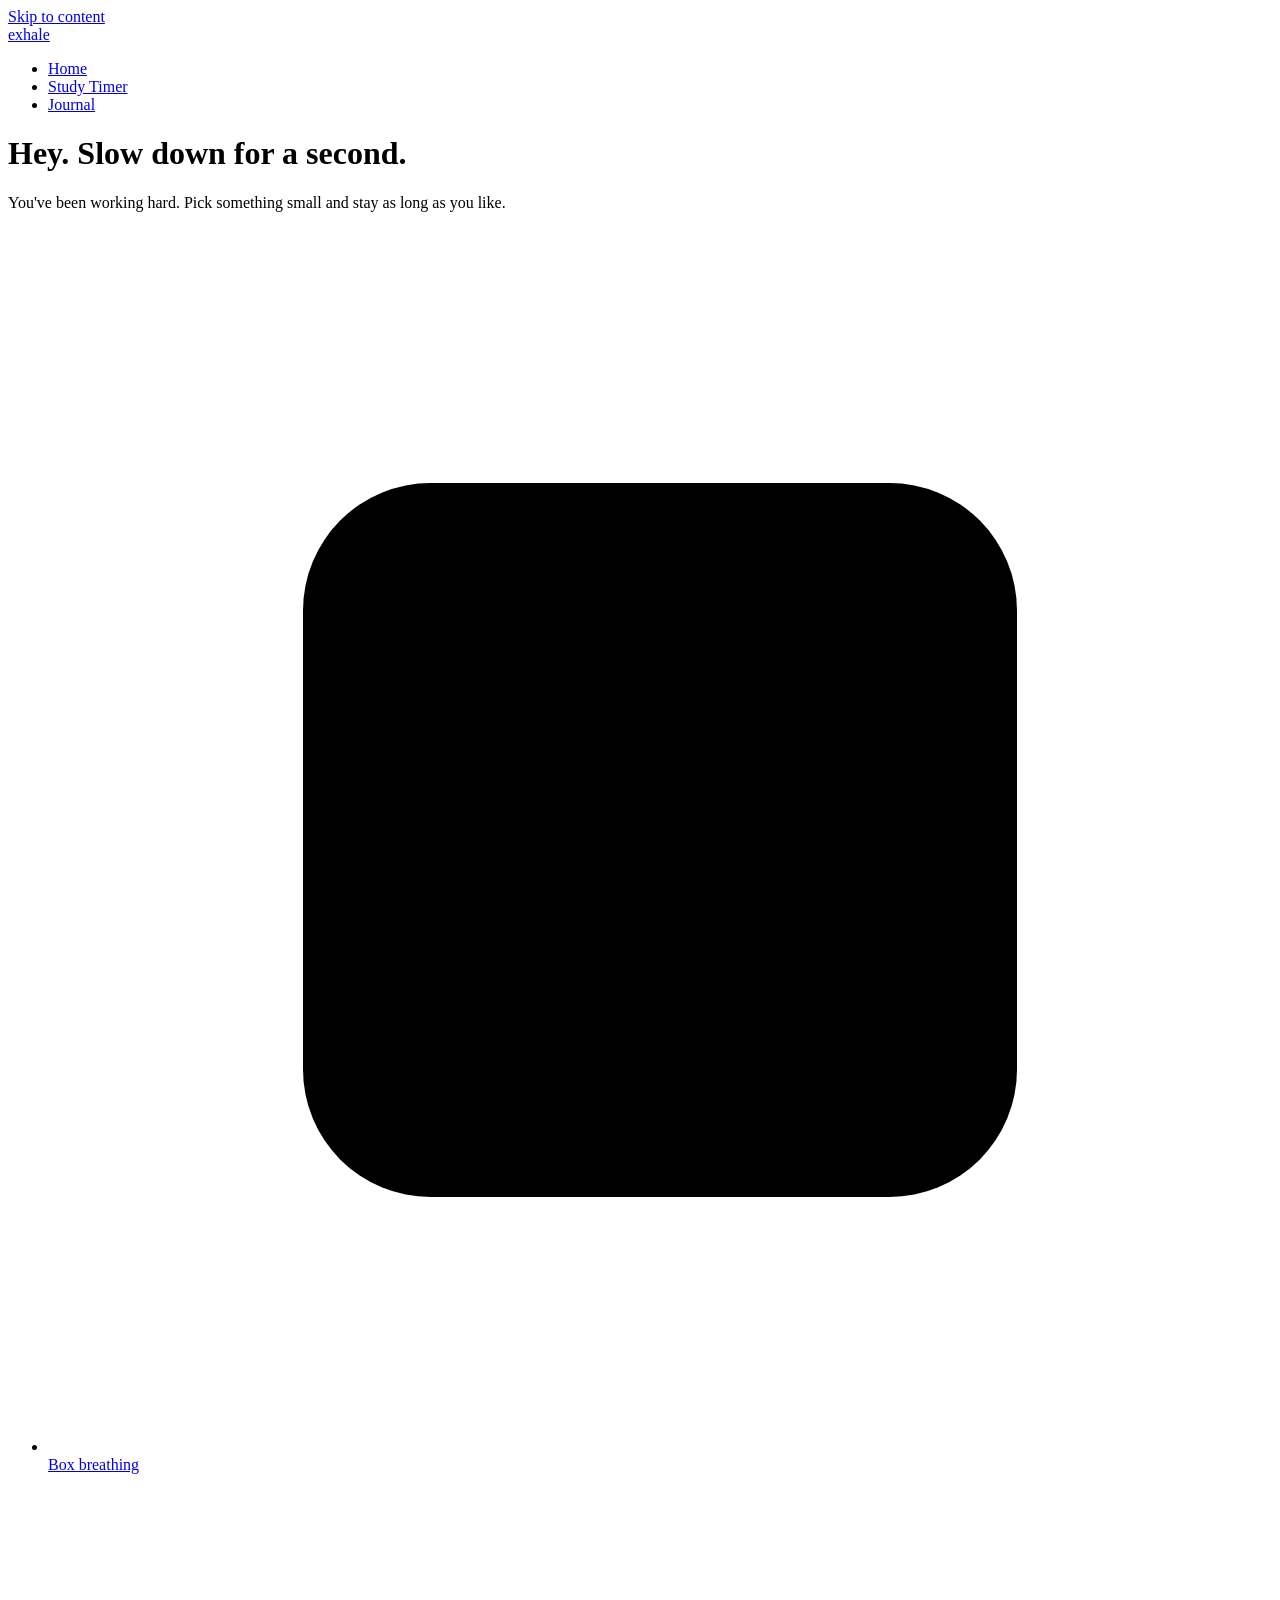
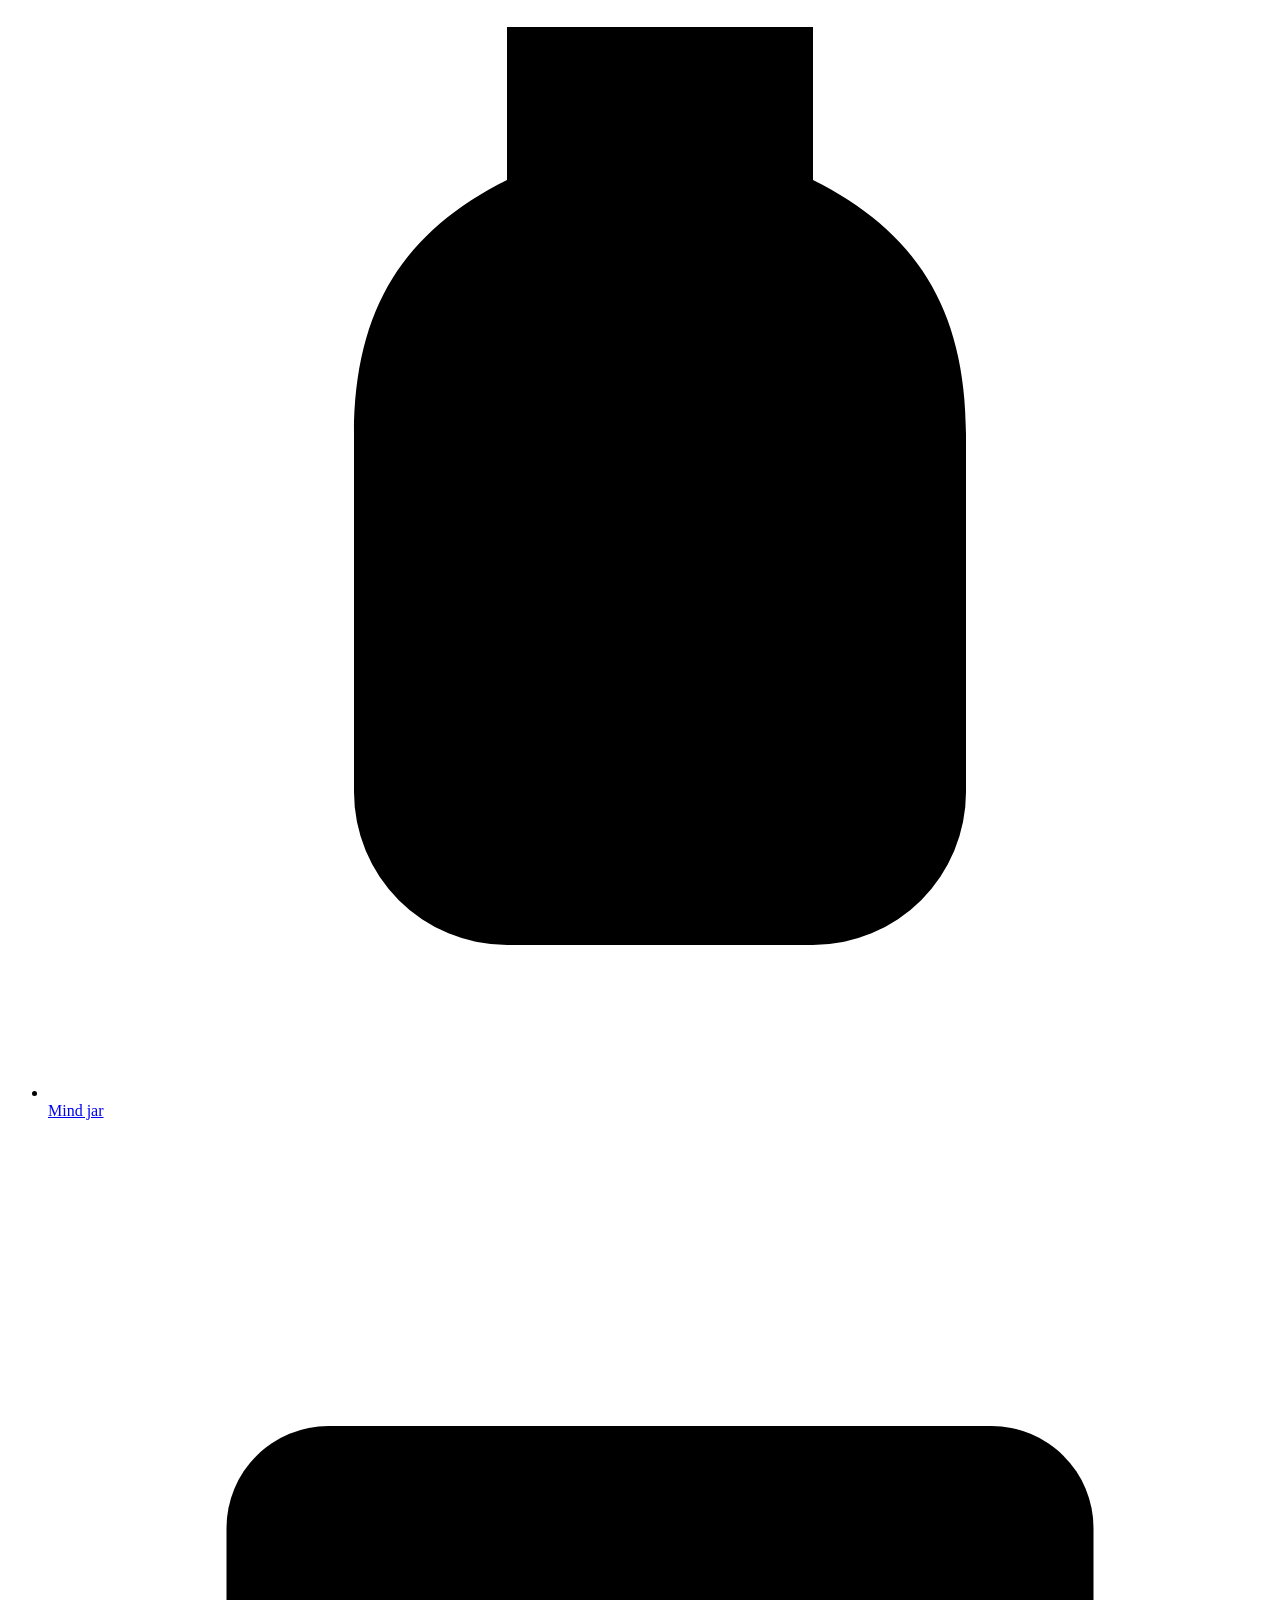
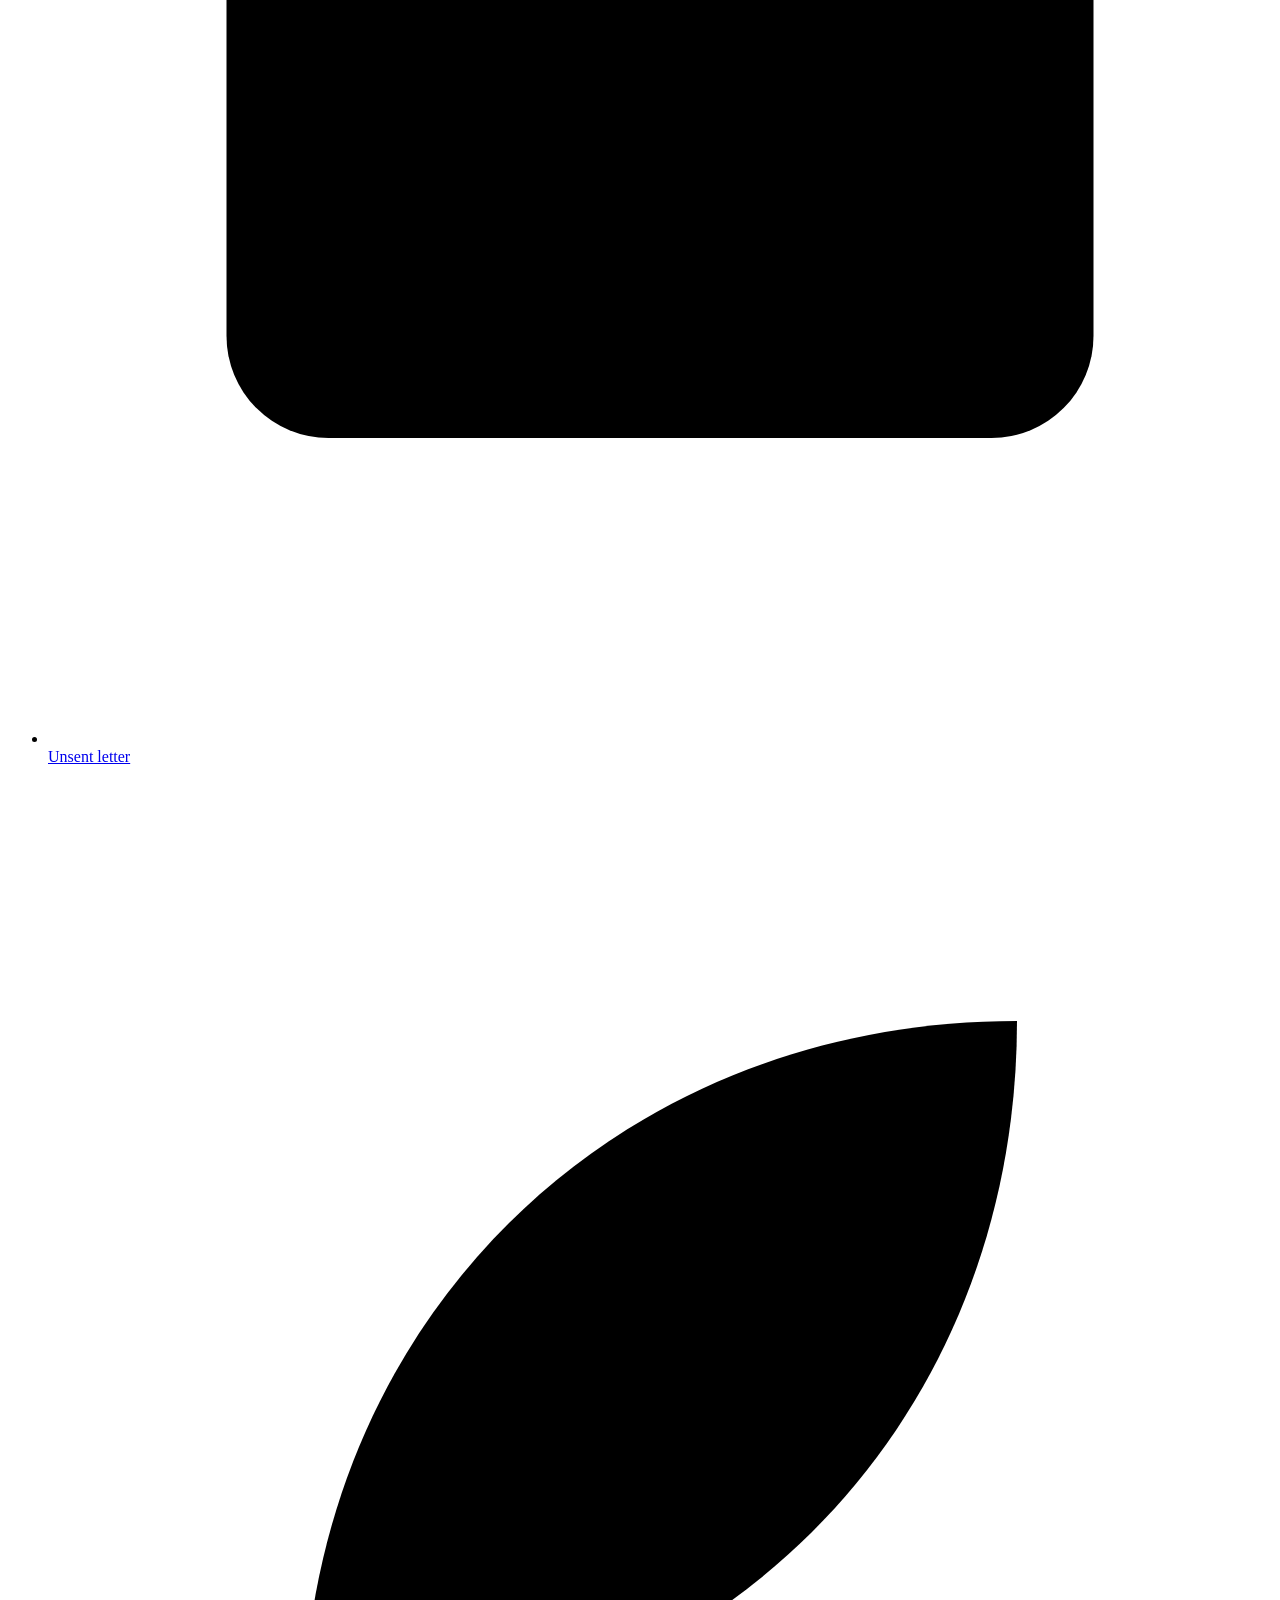
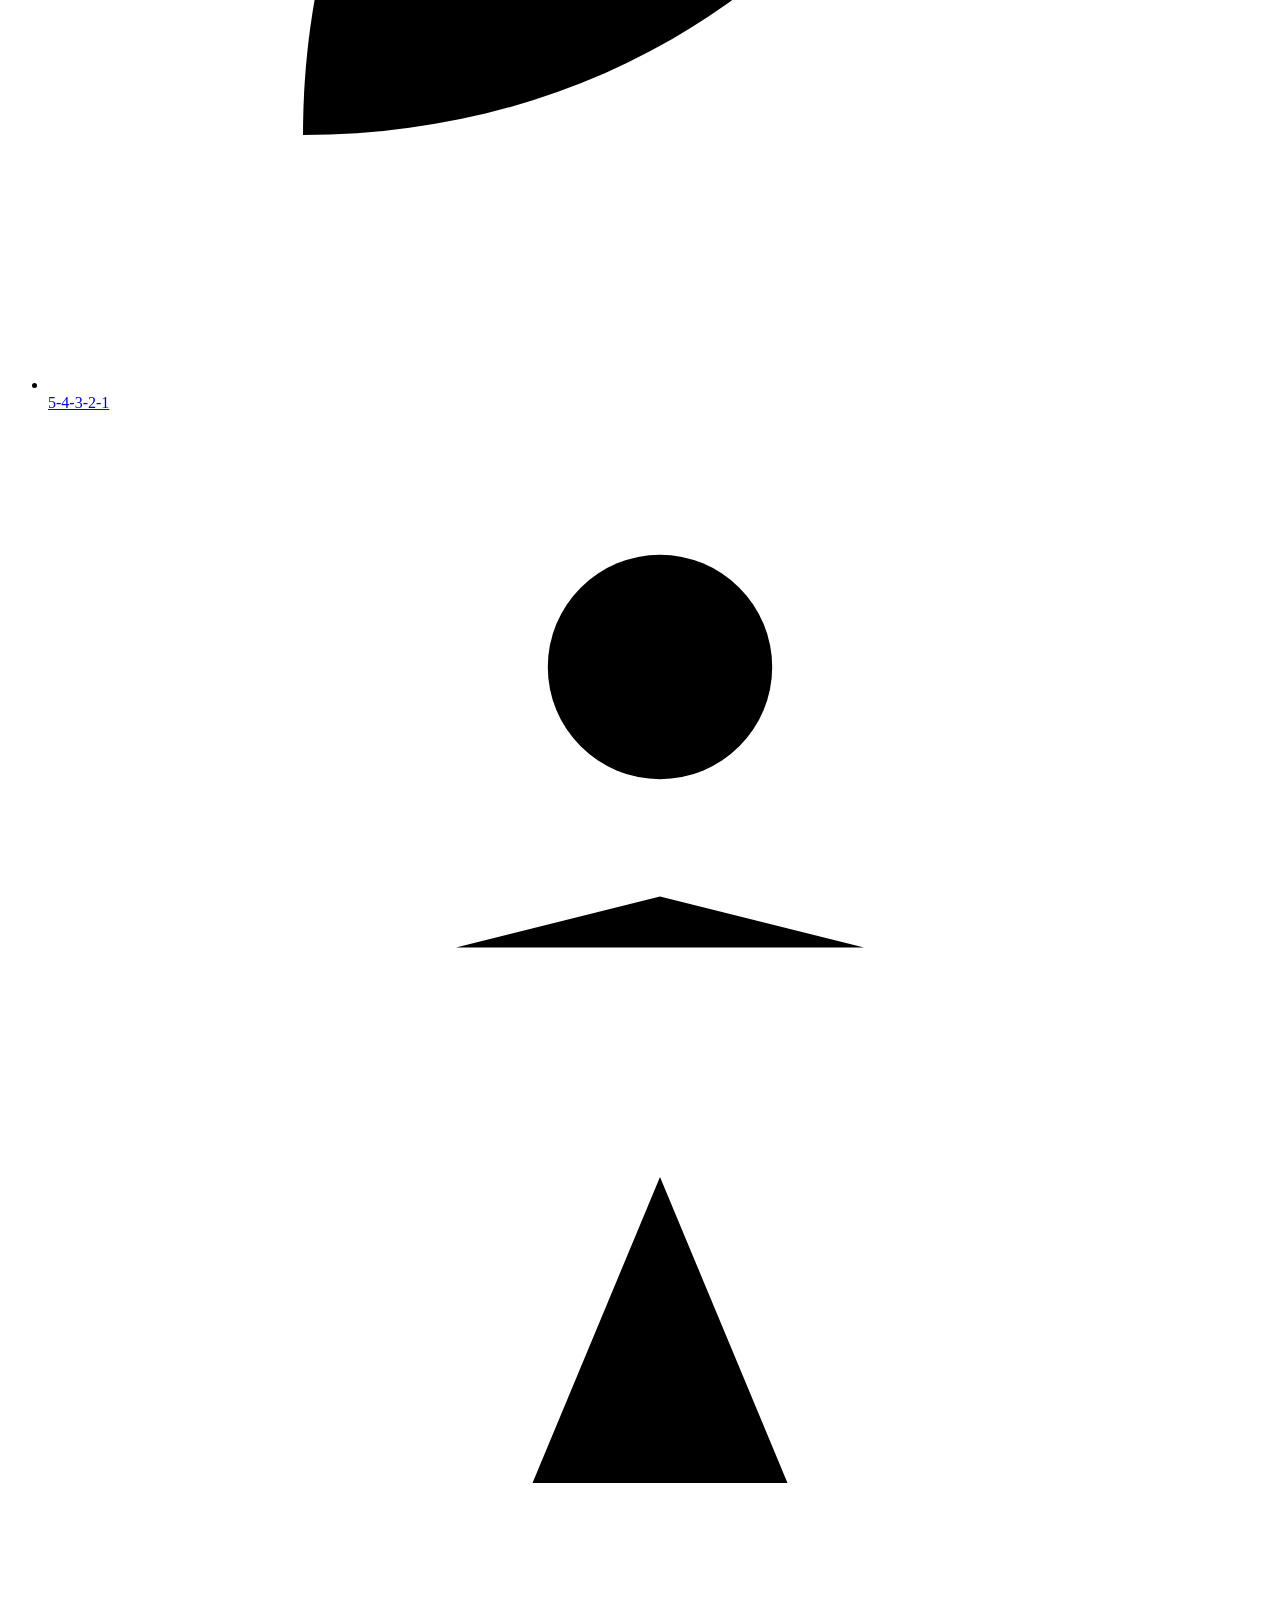
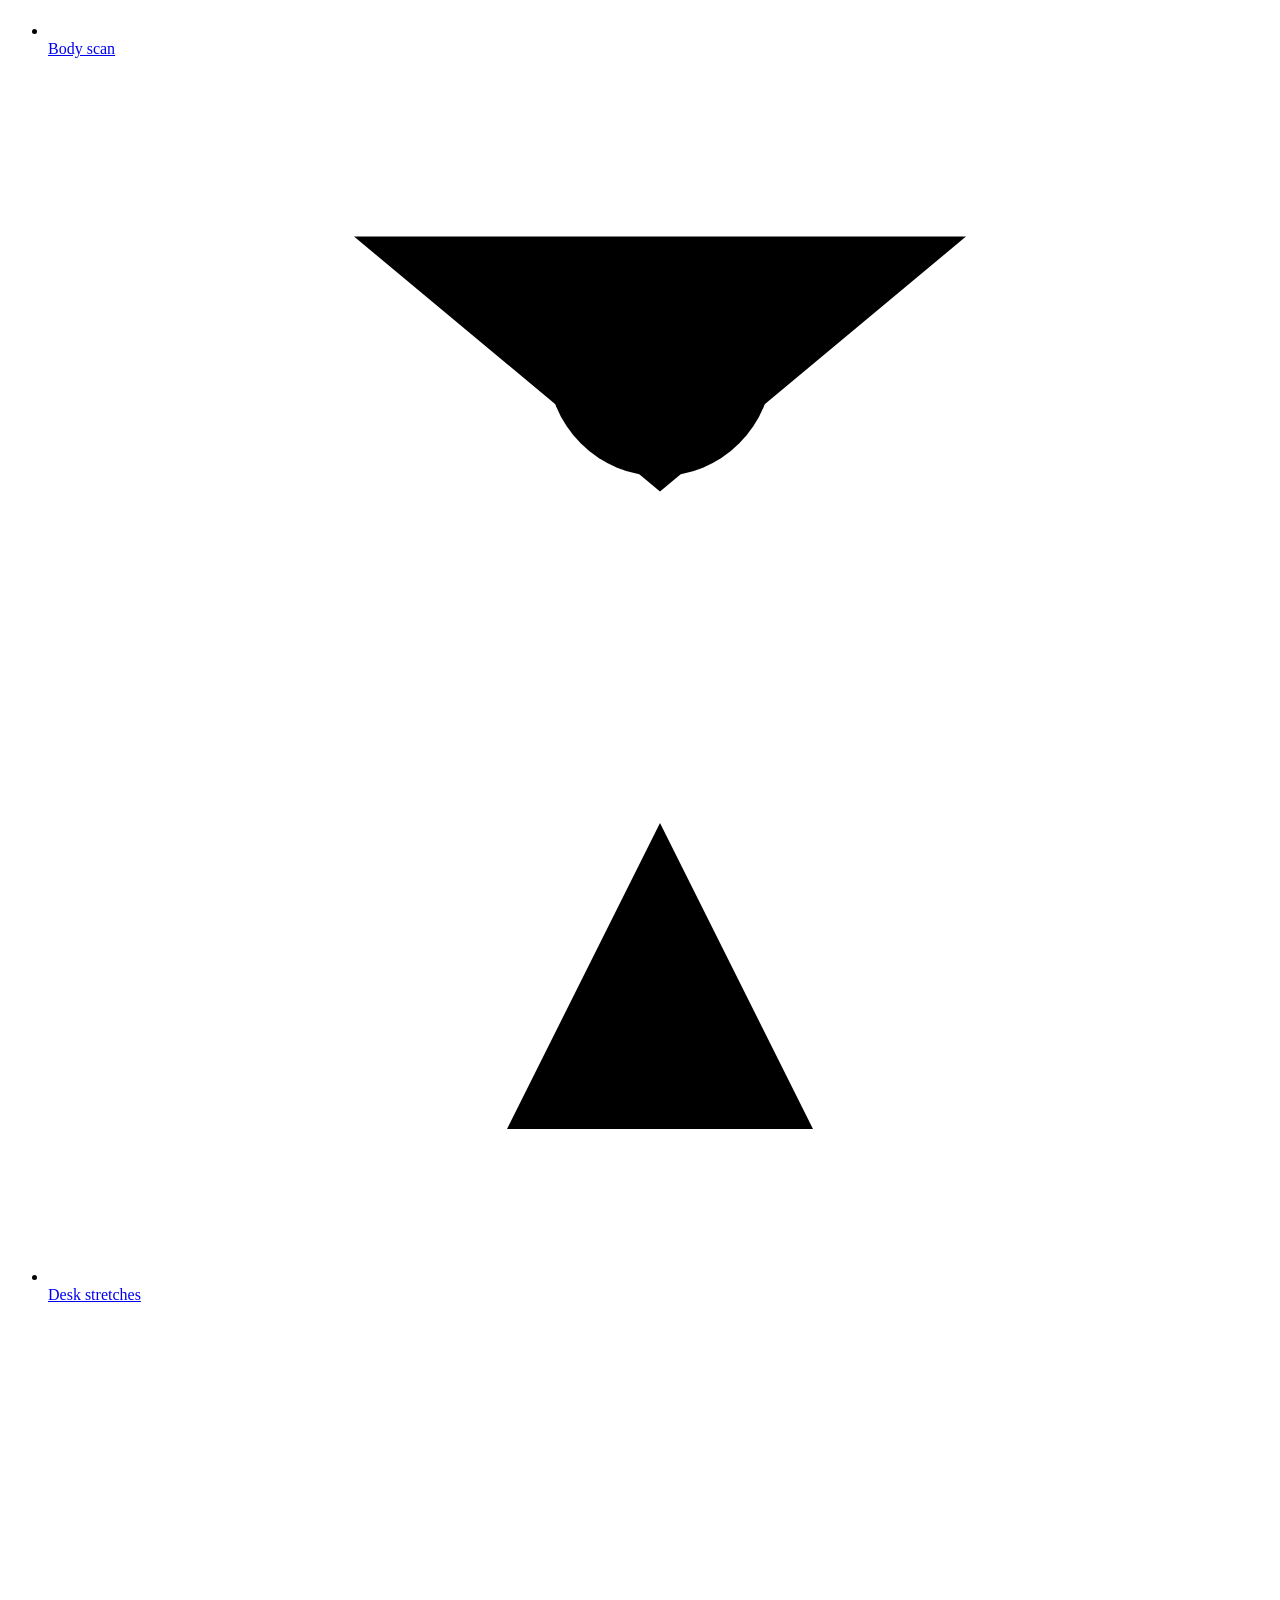
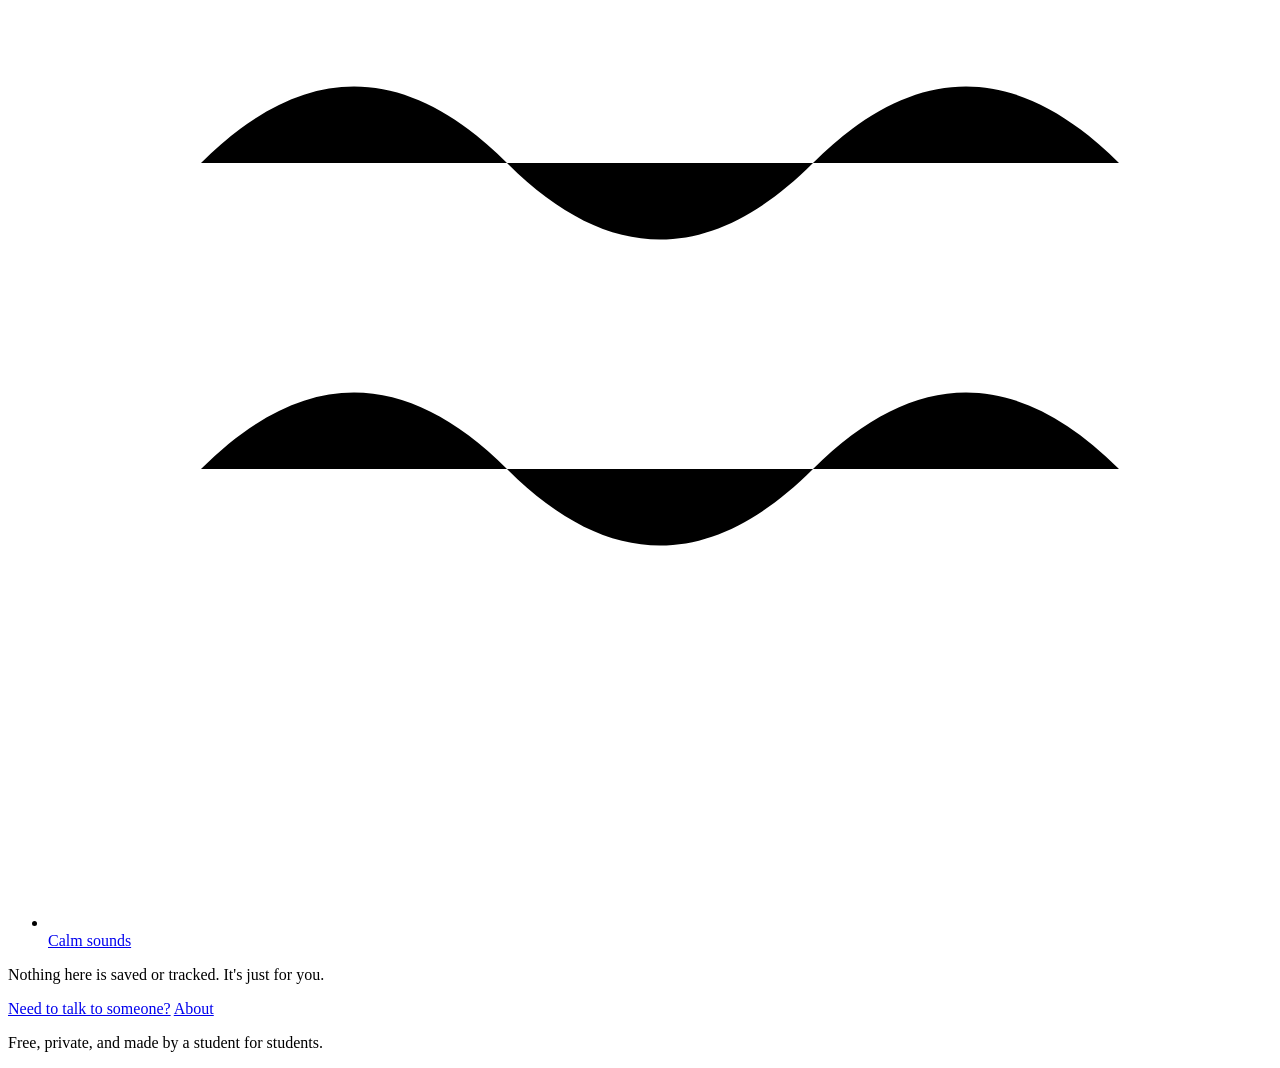
==== index.html @ 06093ea9 "Add files via upload" ====
<!DOCTYPE html>
<html lang="en">
<head>
  <meta charset="UTF-8">
  <meta name="viewport" content="width=device-width, initial-scale=1">
  <title>exhale · a quiet place to breathe between studying</title>
  <meta name="description" content="A free, calm space for busy students to breathe, unwind, and reset. No ads, no accounts, no tracking.">
  <meta name="theme-color" content="#111f33">
  <link rel="icon" href="favicon.svg" type="image/svg+xml">
  <link rel="apple-touch-icon" href="apple-touch-icon.png">

  <!-- SEO + social sharing preview. Once the site is live, replace
       YOUR-SITE-URL in every file with your real address (see README). -->
  <link rel="canonical" href="https://YOUR-SITE-URL/">
  <meta property="og:type" content="website">
  <meta property="og:site_name" content="exhale">
  <meta property="og:title" content="exhale · a quiet place to breathe between studying">
  <meta property="og:description" content="A free, calm space for busy students to breathe, unwind, and reset. No ads, no accounts, no tracking.">
  <meta property="og:url" content="https://YOUR-SITE-URL/">
  <meta property="og:image" content="https://YOUR-SITE-URL/og-image.png">
  <meta property="og:image:width" content="1200">
  <meta property="og:image:height" content="630">
  <meta property="og:image:alt" content="exhale: a quiet place to breathe between studying">
  <meta name="twitter:card" content="summary_large_image">

  <!-- Font: Manrope from Google Fonts -->
  <link rel="preconnect" href="https://fonts.googleapis.com">
  <link rel="preconnect" href="https://fonts.gstatic.com" crossorigin>
  <link href="https://fonts.googleapis.com/css2?family=Manrope:wght@300;400;500;600&display=swap" rel="stylesheet">

  <link rel="stylesheet" href="css/base.css">
  <link rel="stylesheet" href="css/home.css">
</head>
<body>
  <a class="skip-link" href="#main">Skip to content</a>

  <!-- ===== HEADER (copy this block to every page; fix the ../ paths) ===== -->
  <header class="site-header">
    <a class="brand" href="index.html">exhale</a>
    <nav class="site-nav" aria-label="Main">
      <ul>
        <li><a href="index.html" aria-current="page">Home</a></li>
        <li><a href="timer/index.html">Study Timer</a></li>
        <li><a href="journal/index.html">Journal</a></li>
      </ul>
    </nav>
  </header>

  <main id="main" class="home">
    <h1>Hey. Slow down for a second.</h1>
    <p class="lede">You've been working hard. Pick something small and stay as long as you like.</p>

    <!-- ===== ACTIVITY BUBBLES =====
         To add one: copy an <li>, change the link, icon, label,
         and bump the --i number (it staggers the float). -->
    <ul class="bubbles">
      <li style="--i:0">
        <a class="bubble" href="activities/breathing/index.html">
          <svg viewBox="0 0 24 24" aria-hidden="true"><rect x="5" y="5" width="14" height="14" rx="2.5"/></svg>
          <span>Box breathing</span>
        </a>
      </li>
      <li style="--i:1">
        <a class="bubble" href="activities/mind-jar/index.html">
          <svg viewBox="0 0 24 24" aria-hidden="true"><path d="M8 3h8M9 3v3c-2 1-3 2.5-3 5v7a3 3 0 0 0 3 3h6a3 3 0 0 0 3-3v-7c0-2.5-1-4-3-5V3"/><path d="M9 15l2 1M13 13l2 1.5"/></svg>
          <span>Mind jar</span>
        </a>
      </li>
      <li style="--i:2">
        <a class="bubble" href="activities/unsent-letter/index.html">
          <svg viewBox="0 0 24 24" aria-hidden="true"><rect x="3.5" y="6" width="17" height="12" rx="2"/><path d="M4 7l8 6 8-6"/></svg>
          <span>Unsent letter</span>
        </a>
      </li>
      <li style="--i:3">
        <a class="bubble" href="activities/grounding/index.html">
          <svg viewBox="0 0 24 24" aria-hidden="true"><path d="M5 19c0-8 6-14 14-14 0 8-6 14-14 14z"/><path d="M5 19l7-7"/></svg>
          <span>5-4-3-2-1</span>
        </a>
      </li>
      <li style="--i:4">
        <a class="bubble" href="activities/body-scan/index.html">
          <svg viewBox="0 0 24 24" aria-hidden="true"><circle cx="12" cy="5" r="2.2"/><path d="M12 8v7M8 10.5l4-1 4 1M9.5 21l2.5-6 2.5 6"/></svg>
          <span>Body scan</span>
        </a>
      </li>
      <li style="--i:5">
        <a class="bubble" href="activities/stretches/index.html">
          <svg viewBox="0 0 24 24" aria-hidden="true"><circle cx="12" cy="6" r="2.2"/><path d="M6 3.5l6 5 6-5M12 8.5V15M9 21l3-6 3 6"/></svg>
          <span>Desk stretches</span>
        </a>
      </li>
      <li style="--i:6">
        <a class="bubble" href="activities/sounds/index.html">
          <svg viewBox="0 0 24 24" aria-hidden="true"><path d="M3 9c2-2 4-2 6 0s4 2 6 0 4-2 6 0M3 15c2-2 4-2 6 0s4 2 6 0 4-2 6 0"/></svg>
          <span>Calm sounds</span>
        </a>
      </li>
    </ul>

    <p class="home-note">Nothing here is saved or tracked. It's just for you.</p>
  </main>

  <!-- ===== FOOTER (copy to every page; fix the ../ paths) ===== -->
  <footer class="site-footer">
    <nav aria-label="Footer">
      <a href="resources/index.html">Need to talk to someone?</a>
      <a href="about/index.html">About</a>
    </nav>
    <p>Free, private, and made by a student for students.</p>
  </footer>

  <script src="js/main.js"></script>
</body>
</html>
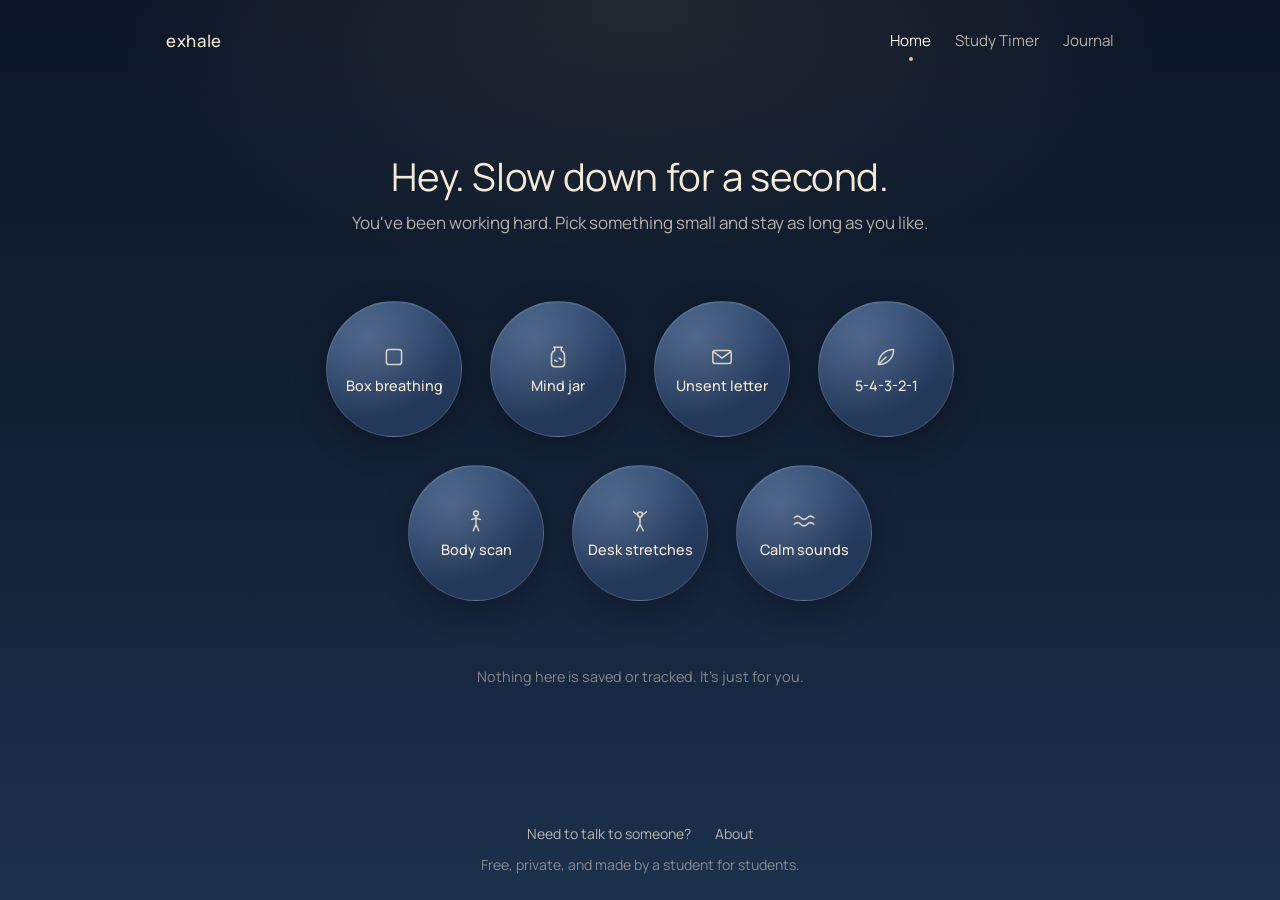
==== commit a2277a15: "Add files via upload" ====
--- a/index.html
+++ b/index.html
@@ -8,16 +8,18 @@
   <meta name="theme-color" content="#111f33">
   <link rel="icon" href="favicon.svg" type="image/svg+xml">
   <link rel="apple-touch-icon" href="apple-touch-icon.png">
+  <link rel="manifest" href="manifest.webmanifest">
+  <!-- The site is already dark: stops phones from "auto-darkening" (and muddying) the colors -->
+  <meta name="color-scheme" content="dark">
 
-  <!-- SEO + social sharing preview. Once the site is live, replace
-       YOUR-SITE-URL in every file with your real address (see README). -->
-  <link rel="canonical" href="https://YOUR-SITE-URL/">
+  <!-- SEO + social sharing preview -->
+  <link rel="canonical" href="https://exhalebetween.com/">
   <meta property="og:type" content="website">
   <meta property="og:site_name" content="exhale">
   <meta property="og:title" content="exhale · a quiet place to breathe between studying">
   <meta property="og:description" content="A free, calm space for busy students to breathe, unwind, and reset. No ads, no accounts, no tracking.">
-  <meta property="og:url" content="https://YOUR-SITE-URL/">
-  <meta property="og:image" content="https://YOUR-SITE-URL/og-image.png">
+  <meta property="og:url" content="https://exhalebetween.com/">
+  <meta property="og:image" content="https://exhalebetween.com/og-image.png">
   <meta property="og:image:width" content="1200">
   <meta property="og:image:height" content="630">
   <meta property="og:image:alt" content="exhale: a quiet place to breathe between studying">
--- a/css/base.css
+++ b/css/base.css
@@ -0,0 +1,429 @@
+/* =========================================================
+   base.css — shared styles used on EVERY page
+   ---------------------------------------------------------
+   1. Color + spacing tokens (change the whole look here)
+   2. Reset + page background
+   3. Header / top-right navigation
+   4. Buttons, links, form bits
+   5. Footer
+   6. Small helpers (visually-hidden, back link, etc.)
+   7. Reduced motion
+   ========================================================= */
+
+
+/* ---------- 1. TOKENS ----------
+   Tokens are named variables. Change a value here and it
+   updates everywhere it's used. */
+:root {
+  /* Blues — backgrounds, from deepest to lightest */
+  --navy-950: #0c1626;
+  --navy-900: #111f33;
+  --navy-800: #182a43;
+  --blue-700: #24395a;
+  --blue-600: #34507a;
+  --dusty-400: #7f98b8;
+  --dusty-300: #a8bbd3;
+
+  /* Creams — text and warm accents */
+  --cream-50:  #fbf6ec;
+  --cream-100: #f4ead8;
+  --cream-300: #e3d2b4;
+  --honey:     #e8c48f;   /* warm glow — use sparingly */
+
+  /* What things are FOR (use these in your CSS) */
+  --text:        var(--cream-100);
+  --text-muted:  rgba(244, 234, 216, 0.72);
+  --text-faint:  rgba(244, 234, 216, 0.5);
+  --line:        rgba(244, 234, 216, 0.14);
+  --surface:     rgba(255, 255, 255, 0.04);
+  --surface-hover: rgba(255, 255, 255, 0.08);
+  --focus:       var(--honey);
+
+  /* Type */
+  --font: "Manrope", system-ui, -apple-system, "Segoe UI", Roboto, sans-serif;
+
+  /* Spacing scale (lots of breathing room) */
+  --space-1: 0.5rem;
+  --space-2: 1rem;
+  --space-3: 1.5rem;
+  --space-4: 2.5rem;
+  --space-5: 4rem;
+  --space-6: 6rem;
+
+  /* Shapes + motion */
+  --radius: 20px;
+  --radius-pill: 999px;
+  --ease: cubic-bezier(0.4, 0, 0.2, 1);   /* soft in-and-out */
+  --slow: 600ms;
+
+  --max-width: 980px;
+  --reading-width: 620px;
+
+  /* Tells the browser this is a dark site, so built-in bits
+     (scrollbars, form controls) match and phones don't
+     "auto-darken" our colors */
+  color-scheme: dark;
+}
+
+
+/* ---------- 2. RESET + BACKGROUND ---------- */
+*,
+*::before,
+*::after { box-sizing: border-box; }
+
+html { -webkit-text-size-adjust: 100%; }
+
+/* Anything with the "hidden" attribute stays hidden, even if
+   another rule gives it display:flex or display:block */
+[hidden] { display: none !important; }
+
+body {
+  margin: 0;
+  min-height: 100vh;
+  min-height: 100dvh;
+  display: flex;
+  flex-direction: column;
+  font-family: var(--font);
+  font-weight: 400;
+  font-size: 1.0625rem;
+  line-height: 1.65;
+  color: var(--text);
+  background-color: var(--navy-900);
+  -webkit-font-smoothing: antialiased;
+  /* Every page gently fades in, like opening your eyes */
+  animation: page-in 900ms var(--ease) both;
+}
+
+/* The background lives on a fixed layer behind everything,
+   so it doesn't jump around on phones when you scroll. */
+body::before {
+  content: "";
+  position: fixed;
+  inset: 0;
+  z-index: -1;
+  background:
+    /* a faint warm glow near the top — the "cozy" part */
+    radial-gradient(60% 45% at 50% 0%, rgba(232, 196, 143, 0.10), transparent 70%),
+    /* deep navy fading down into dusty blue */
+    linear-gradient(180deg, var(--navy-950) 0%, var(--navy-900) 45%, var(--navy-800) 80%, var(--blue-700) 130%);
+}
+
+@keyframes page-in {
+  from { opacity: 0; }
+  to   { opacity: 1; }
+}
+
+h1, h2, h3 {
+  font-weight: 500;
+  line-height: 1.25;
+  letter-spacing: -0.01em;
+  margin: 0 0 var(--space-2);
+}
+h1 { font-size: clamp(1.75rem, 5vw, 2.4rem); font-weight: 400; }
+h2 { font-size: 1.35rem; }
+
+p { margin: 0 0 var(--space-2); }
+
+img, svg { display: block; max-width: 100%; }
+
+a { color: var(--cream-50); text-underline-offset: 0.2em; text-decoration-thickness: 1px; }
+a:hover { color: var(--honey); }
+
+/* One clear, warm focus ring for keyboard users everywhere */
+:focus-visible {
+  outline: 2px solid var(--focus);
+  outline-offset: 4px;
+  border-radius: 6px;
+}
+
+
+/* ---------- 3. HEADER + NAV ---------- */
+.site-header {
+  display: flex;
+  flex-wrap: wrap;
+  align-items: center;
+  justify-content: space-between;
+  gap: var(--space-1) var(--space-3);
+  width: 100%;
+  max-width: var(--max-width);
+  margin: 0 auto;
+  padding: var(--space-3) var(--space-2);
+}
+
+.brand {
+  font-weight: 500;
+  font-size: 1.05rem;
+  letter-spacing: 0.04em;
+  color: var(--cream-100);
+  text-decoration: none;
+}
+.brand:hover { color: var(--cream-50); }
+
+.site-nav ul {
+  display: flex;
+  gap: var(--space-3);
+  margin: 0;
+  padding: 0;
+  list-style: none;
+}
+
+.site-nav a {
+  position: relative;
+  display: inline-block;
+  padding: 0.25rem 0;
+  font-size: 0.95rem;
+  color: var(--text-muted);
+  text-decoration: none;
+  transition: color var(--slow) var(--ease);
+}
+.site-nav a:hover { color: var(--cream-50); }
+
+/* The current page gets a tiny warm dot underneath */
+.site-nav a[aria-current="page"] { color: var(--cream-50); }
+.site-nav a[aria-current="page"]::after {
+  content: "";
+  position: absolute;
+  left: 50%;
+  bottom: -4px;
+  width: 4px;
+  height: 4px;
+  border-radius: 50%;
+  background: var(--honey);
+  transform: translateX(-50%);
+}
+
+@media (max-width: 420px) {
+  .site-nav ul { gap: var(--space-2); }
+  .site-nav a { font-size: 0.9rem; }
+}
+
+
+/* ---------- MAIN CONTENT AREA ---------- */
+main {
+  flex: 1;
+  width: 100%;
+  max-width: var(--max-width);
+  margin: 0 auto;
+  padding: var(--space-3) var(--space-2) var(--space-5);
+}
+
+/* A narrower, centered column for activity pages */
+.page-narrow {
+  max-width: var(--reading-width);
+  text-align: center;
+}
+
+.lede {
+  color: var(--text-muted);
+  max-width: 34em;
+  margin-left: auto;
+  margin-right: auto;
+}
+
+
+/* ---------- 4. BUTTONS + FORM BITS ---------- */
+.btn {
+  display: inline-flex;
+  align-items: center;
+  justify-content: center;
+  gap: 0.5em;
+  min-height: 44px;              /* big enough for thumbs */
+  padding: 0.6rem 1.4rem;
+  font: inherit;
+  font-size: 0.95rem;
+  font-weight: 500;
+  color: var(--text);
+  background: var(--surface);
+  border: 1px solid var(--line);
+  border-radius: var(--radius-pill);
+  cursor: pointer;
+  text-decoration: none;
+  transition: background var(--slow) var(--ease), border-color var(--slow) var(--ease), color var(--slow) var(--ease);
+}
+.btn:hover { background: var(--surface-hover); border-color: rgba(244, 234, 216, 0.3); color: var(--cream-50); }
+
+/* The main action on a page: cream button, navy text */
+.btn-primary {
+  color: var(--navy-900);
+  background: var(--cream-100);
+  border-color: var(--cream-100);
+}
+.btn-primary:hover { color: var(--navy-900); background: var(--cream-50); border-color: var(--cream-50); }
+
+.btn:disabled { opacity: 0.45; cursor: default; }
+
+/* A row of buttons */
+.controls {
+  display: flex;
+  flex-wrap: wrap;
+  justify-content: center;
+  align-items: center;
+  gap: var(--space-2);
+  margin-top: var(--space-4);
+}
+
+/* Quiet on/off switch built from a normal checkbox
+   (still a real checkbox, so keyboards + screen readers work) */
+.switch {
+  display: inline-flex;
+  align-items: center;
+  gap: 0.6em;
+  font-size: 0.95rem;
+  color: var(--text-muted);
+  cursor: pointer;
+  user-select: none;
+}
+.switch input {
+  appearance: none;
+  -webkit-appearance: none;
+  position: relative;
+  width: 40px;
+  height: 22px;
+  margin: 0;
+  border-radius: var(--radius-pill);
+  background: rgba(255, 255, 255, 0.1);
+  border: 1px solid var(--line);
+  cursor: pointer;
+  transition: background var(--slow) var(--ease);
+}
+.switch input::after {
+  content: "";
+  position: absolute;
+  top: 2px;
+  left: 2px;
+  width: 16px;
+  height: 16px;
+  border-radius: 50%;
+  background: var(--cream-100);
+  transition: transform 400ms var(--ease);
+}
+.switch input:checked { background: var(--blue-600); }
+.switch input:checked::after { transform: translateX(18px); }
+
+
+/* A soft card used for writing areas, steps, etc. */
+.panel {
+  background: rgba(255, 255, 255, 0.035);
+  border: 1px solid var(--line);
+  border-radius: var(--radius);
+  padding: var(--space-3);
+  box-shadow: 0 20px 50px rgba(5, 10, 20, 0.25);
+}
+
+/* Single-line text box */
+.field {
+  width: 100%;
+  min-height: 48px;
+  padding: 0.7rem 1.1rem;
+  font: inherit;
+  color: var(--text);
+  background: rgba(255, 255, 255, 0.05);
+  border: 1px solid var(--line);
+  border-radius: var(--radius-pill);
+  transition: border-color var(--slow) var(--ease), background var(--slow) var(--ease);
+}
+.field::placeholder { color: var(--text-faint); }
+.field:hover { border-color: rgba(244, 234, 216, 0.28); }
+.field:focus { outline: none; border-color: var(--honey); background: rgba(255, 255, 255, 0.07); }
+
+/* A button that looks like a quiet underlined link */
+.text-btn {
+  min-height: 32px;
+  padding: 0;
+  font: inherit;
+  color: var(--text-muted);
+  background: none;
+  border: 0;
+  text-decoration: underline;
+  text-decoration-color: rgba(244, 234, 216, 0.3);
+  text-underline-offset: 0.25em;
+  cursor: pointer;
+}
+.text-btn:hover { color: var(--cream-50); text-decoration-color: currentColor; }
+
+/* Small quiet status line under an activity */
+.status {
+  min-height: 1.6em;
+  margin-top: var(--space-2);
+  font-size: 0.95rem;
+  color: var(--text-muted);
+}
+
+
+/* ---------- 5. FOOTER ---------- */
+.site-footer {
+  width: 100%;
+  max-width: var(--max-width);
+  margin: 0 auto;
+  padding: var(--space-4) var(--space-2) var(--space-3);
+  text-align: center;
+  font-size: 0.875rem;
+  color: var(--text-faint);
+}
+.site-footer nav {
+  display: flex;
+  flex-wrap: wrap;
+  justify-content: center;
+  gap: var(--space-1) var(--space-3);
+  margin-bottom: var(--space-1);
+}
+.site-footer a { color: var(--text-muted); text-decoration: none; }
+.site-footer a:hover { color: var(--cream-50); text-decoration: underline; }
+.site-footer p { margin: 0; }
+
+
+/* ---------- 6. HELPERS ---------- */
+
+/* Hides text visually but keeps it for screen readers */
+.visually-hidden {
+  position: absolute !important;
+  width: 1px; height: 1px;
+  padding: 0; margin: -1px;
+  overflow: hidden;
+  clip: rect(0 0 0 0);
+  white-space: nowrap;
+  border: 0;
+}
+
+/* "Skip to content" link — appears only when tabbed to */
+.skip-link {
+  position: absolute;
+  left: var(--space-2);
+  top: -100px;
+  padding: 0.5rem 1rem;
+  background: var(--cream-100);
+  color: var(--navy-900);
+  border-radius: var(--radius-pill);
+  z-index: 10;
+}
+.skip-link:focus { top: var(--space-2); }
+
+/* Quiet "back home" link on activity pages */
+.back-link {
+  display: inline-flex;
+  align-items: center;
+  gap: 0.4em;
+  margin-bottom: var(--space-4);
+  font-size: 0.9rem;
+  color: var(--text-muted);
+  text-decoration: none;
+  transition: color var(--slow) var(--ease);
+}
+.back-link:hover { color: var(--cream-50); }
+.back-link span { transition: transform var(--slow) var(--ease); }
+.back-link:hover span { transform: translateX(-3px); }
+
+
+/* ---------- 7. REDUCED MOTION ----------
+   If someone has "reduce motion" turned on in their phone or
+   computer settings, switch off all animations and slides. */
+@media (prefers-reduced-motion: reduce) {
+  *,
+  *::before,
+  *::after {
+    animation-duration: 0.01ms !important;
+    animation-iteration-count: 1 !important;
+    transition-duration: 0.01ms !important;
+    scroll-behavior: auto !important;
+  }
+}
--- a/css/home.css
+++ b/css/home.css
@@ -0,0 +1,119 @@
+/* =========================================================
+   home.css — the landing page and its bubble buttons
+   ========================================================= */
+
+.home {
+  display: flex;
+  flex-direction: column;
+  align-items: center;
+  text-align: center;
+  padding-top: clamp(1.5rem, 8vh, 5rem);
+}
+
+.home h1 { margin-bottom: var(--space-1); }
+
+.home .lede { margin-bottom: var(--space-5); }
+
+
+/* ---------- BUBBLE GRID ---------- */
+.bubbles {
+  /* Bubble size grows with the screen, but stays within limits */
+  --bubble: clamp(92px, 26vw, 136px);
+
+  display: flex;
+  flex-wrap: wrap;
+  justify-content: center;
+  gap: clamp(14px, 3vw, 28px);
+  max-width: calc(var(--bubble) * 4 + 28px * 3 + 4px); /* 4 per row on big screens */
+  margin: 0;
+  padding: 0;
+  list-style: none;
+}
+
+/* The <li> does the slow floating, so the link inside can
+   do its own hover lift without the two fighting. */
+.bubbles li {
+  animation:
+    bubble-in 1100ms var(--ease) both,
+    float 7s ease-in-out infinite alternate;
+  /* --i is set in the HTML (0, 1, 2…) to stagger each bubble */
+  animation-delay:
+    calc(var(--i) * 90ms),
+    calc(var(--i) * -1.3s);
+}
+
+@keyframes bubble-in {
+  from { opacity: 0; transform: translateY(12px) scale(0.96); }
+  to   { opacity: 1; transform: none; }
+}
+
+@keyframes float {
+  from { translate: 0 0; }
+  to   { translate: 0 -8px; }
+}
+
+/* ---------- ONE BUBBLE ---------- */
+.bubble {
+  display: flex;
+  flex-direction: column;
+  align-items: center;
+  justify-content: center;
+  gap: 0.45rem;
+  width: var(--bubble);
+  height: var(--bubble);
+  padding: 0.75rem;
+  border-radius: 50%;
+  color: var(--cream-100);
+  text-decoration: none;
+  font-size: clamp(0.78rem, 2.6vw, 0.9rem);
+  font-weight: 500;
+  line-height: 1.25;
+
+  /* Soft, glassy circle: lighter at the top-left like light hitting it */
+  background:
+    radial-gradient(circle at 32% 28%, rgba(168, 187, 211, 0.28), transparent 60%),
+    linear-gradient(160deg, var(--blue-600), var(--blue-700) 70%);
+  border: 1px solid rgba(244, 234, 216, 0.16);
+  box-shadow:
+    inset 0 1px 0 rgba(255, 255, 255, 0.08),
+    0 10px 30px rgba(5, 10, 20, 0.35);
+
+  transition:
+    transform 700ms var(--ease),
+    box-shadow 700ms var(--ease),
+    border-color 700ms var(--ease);
+}
+
+.bubble svg {
+  width: 26px;
+  height: 26px;
+  stroke: currentColor;
+  stroke-width: 1.4;
+  fill: none;
+  stroke-linecap: round;
+  stroke-linejoin: round;
+  opacity: 0.85;
+}
+
+/* Hover or keyboard focus: lift a little + warm glow */
+.bubble:hover,
+.bubble:focus-visible {
+  color: var(--cream-50);
+  transform: translateY(-4px) scale(1.04);
+  border-color: rgba(232, 196, 143, 0.45);
+  box-shadow:
+    inset 0 1px 0 rgba(255, 255, 255, 0.12),
+    0 0 0 6px rgba(232, 196, 143, 0.06),
+    0 0 42px rgba(232, 196, 143, 0.28),
+    0 14px 34px rgba(5, 10, 20, 0.4);
+}
+
+/* The round shape is the focus indicator, so use a round outline */
+.bubble:focus-visible { outline-offset: 6px; border-radius: 50%; }
+
+/* Gentle reminder under the bubbles */
+.home-note {
+  margin-top: var(--space-5);
+  font-size: 0.9rem;
+  color: var(--text-faint);
+}
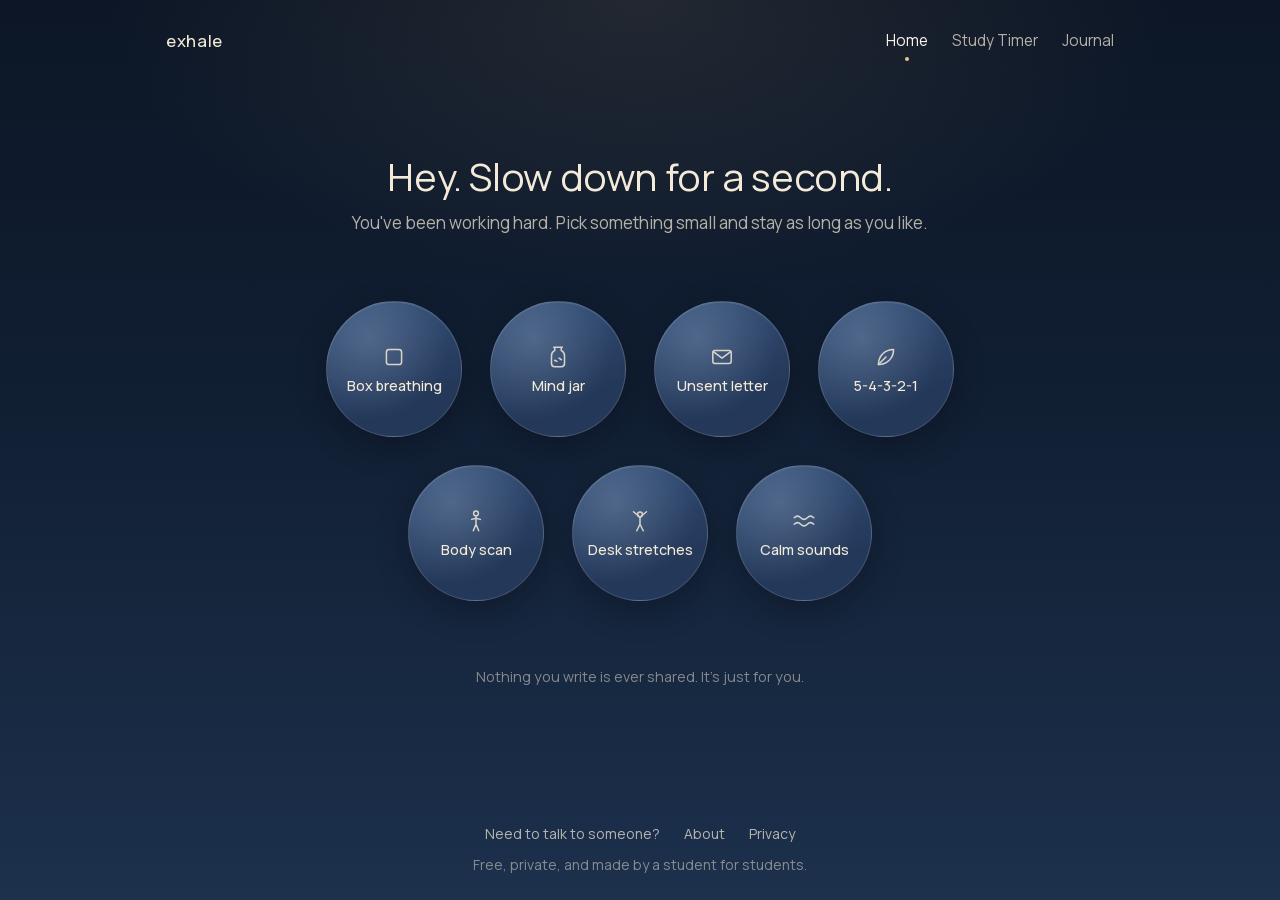
==== commit ea407bfa: "Add files via upload" ====
--- a/index.html
+++ b/index.html
@@ -2,33 +2,32 @@
 <html lang="en">
 <head>
   <meta charset="UTF-8">
+  <!-- Security lock: this page may only load files from exhalebetween.com itself
+       (plus the anonymous visit counter). Nothing else can be sent anywhere. -->
+  <meta http-equiv="Content-Security-Policy" content="default-src 'self'; script-src 'self'; style-src 'self' 'unsafe-inline'; font-src 'self'; img-src 'self' data: https://exhalebetween.goatcounter.com; connect-src 'self' https://exhalebetween.goatcounter.com; media-src 'self' blob:; worker-src 'self'; manifest-src 'self'; object-src 'none'; base-uri 'self'; form-action 'none'">
   <meta name="viewport" content="width=device-width, initial-scale=1">
   <title>exhale · a quiet place to breathe between studying</title>
-  <meta name="description" content="A free, calm space for busy students to breathe, unwind, and reset. No ads, no accounts, no tracking.">
+  <meta name="description" content="A free, calm space for busy students to breathe, unwind, and reset. No ads, no accounts, no cookies.">
   <meta name="theme-color" content="#111f33">
   <link rel="icon" href="favicon.svg" type="image/svg+xml">
   <link rel="apple-touch-icon" href="apple-touch-icon.png">
   <link rel="manifest" href="manifest.webmanifest">
   <!-- The site is already dark: stops phones from "auto-darkening" (and muddying) the colors -->
   <meta name="color-scheme" content="dark">
+  <link rel="preload" href="fonts/manrope-latin.woff2" as="font" type="font/woff2" crossorigin>
 
   <!-- SEO + social sharing preview -->
   <link rel="canonical" href="https://exhalebetween.com/">
   <meta property="og:type" content="website">
   <meta property="og:site_name" content="exhale">
   <meta property="og:title" content="exhale · a quiet place to breathe between studying">
-  <meta property="og:description" content="A free, calm space for busy students to breathe, unwind, and reset. No ads, no accounts, no tracking.">
+  <meta property="og:description" content="A free, calm space for busy students to breathe, unwind, and reset. No ads, no accounts, no cookies.">
   <meta property="og:url" content="https://exhalebetween.com/">
   <meta property="og:image" content="https://exhalebetween.com/og-image.png">
   <meta property="og:image:width" content="1200">
   <meta property="og:image:height" content="630">
   <meta property="og:image:alt" content="exhale: a quiet place to breathe between studying">
   <meta name="twitter:card" content="summary_large_image">
-
-  <!-- Font: Manrope from Google Fonts -->
-  <link rel="preconnect" href="https://fonts.googleapis.com">
-  <link rel="preconnect" href="https://fonts.gstatic.com" crossorigin>
-  <link href="https://fonts.googleapis.com/css2?family=Manrope:wght@300;400;500;600&display=swap" rel="stylesheet">
 
   <link rel="stylesheet" href="css/base.css">
   <link rel="stylesheet" href="css/home.css">
@@ -100,7 +99,7 @@
       </li>
     </ul>
 
-    <p class="home-note">Nothing here is saved or tracked. It's just for you.</p>
+    <p class="home-note">Nothing you write is ever shared. It's just for you.</p>
   </main>
 
   <!-- ===== FOOTER (copy to every page; fix the ../ paths) ===== -->
@@ -108,10 +107,13 @@
     <nav aria-label="Footer">
       <a href="resources/index.html">Need to talk to someone?</a>
       <a href="about/index.html">About</a>
+      <a href="privacy/index.html">Privacy</a>
     </nav>
     <p>Free, private, and made by a student for students.</p>
   </footer>
 
   <script src="js/main.js"></script>
+  <!-- Anonymous visit counter (no cookies, no personal data). See privacy/index.html -->
+  <script data-goatcounter="https://exhalebetween.goatcounter.com/count" async src="js/count.js"></script>
 </body>
 </html>
--- a/css/base.css
+++ b/css/base.css
@@ -9,6 +9,28 @@
    6. Small helpers (visually-hidden, back link, etc.)
    7. Reduced motion
    ========================================================= */
+
+
+/* ---------- 0. FONT ----------
+   Manrope is stored in /fonts on our own site (not loaded from
+   Google), so visitors' browsers never contact another company.
+   One "variable" file covers every weight from 300 to 600. */
+@font-face {
+  font-family: "Manrope";
+  font-style: normal;
+  font-weight: 300 600;
+  font-display: swap;
+  src: url("../fonts/manrope-latin.woff2") format("woff2");
+  unicode-range: U+0000-00FF, U+0131, U+0152-0153, U+02BB-02BC, U+02C6, U+02DA, U+02DC, U+0304, U+0308, U+0329, U+2000-206F, U+20AC, U+2122, U+2191, U+2193, U+2212, U+2215, U+FEFF, U+FFFD;
+}
+@font-face {
+  font-family: "Manrope";
+  font-style: normal;
+  font-weight: 300 600;
+  font-display: swap;
+  src: url("../fonts/manrope-latin-ext.woff2") format("woff2");
+  unicode-range: U+0100-02BA, U+02BD-02C5, U+02C7-02CC, U+02CE-02D7, U+02DD-02FF, U+1D00-1DBF, U+1E00-1E9F, U+1EF2-1EFF, U+2020, U+20A0-20AB, U+20AD-20C4, U+2113, U+2C60-2C7F, U+A720-A7FF;
+}
 
 
 /* ---------- 1. TOKENS ----------
